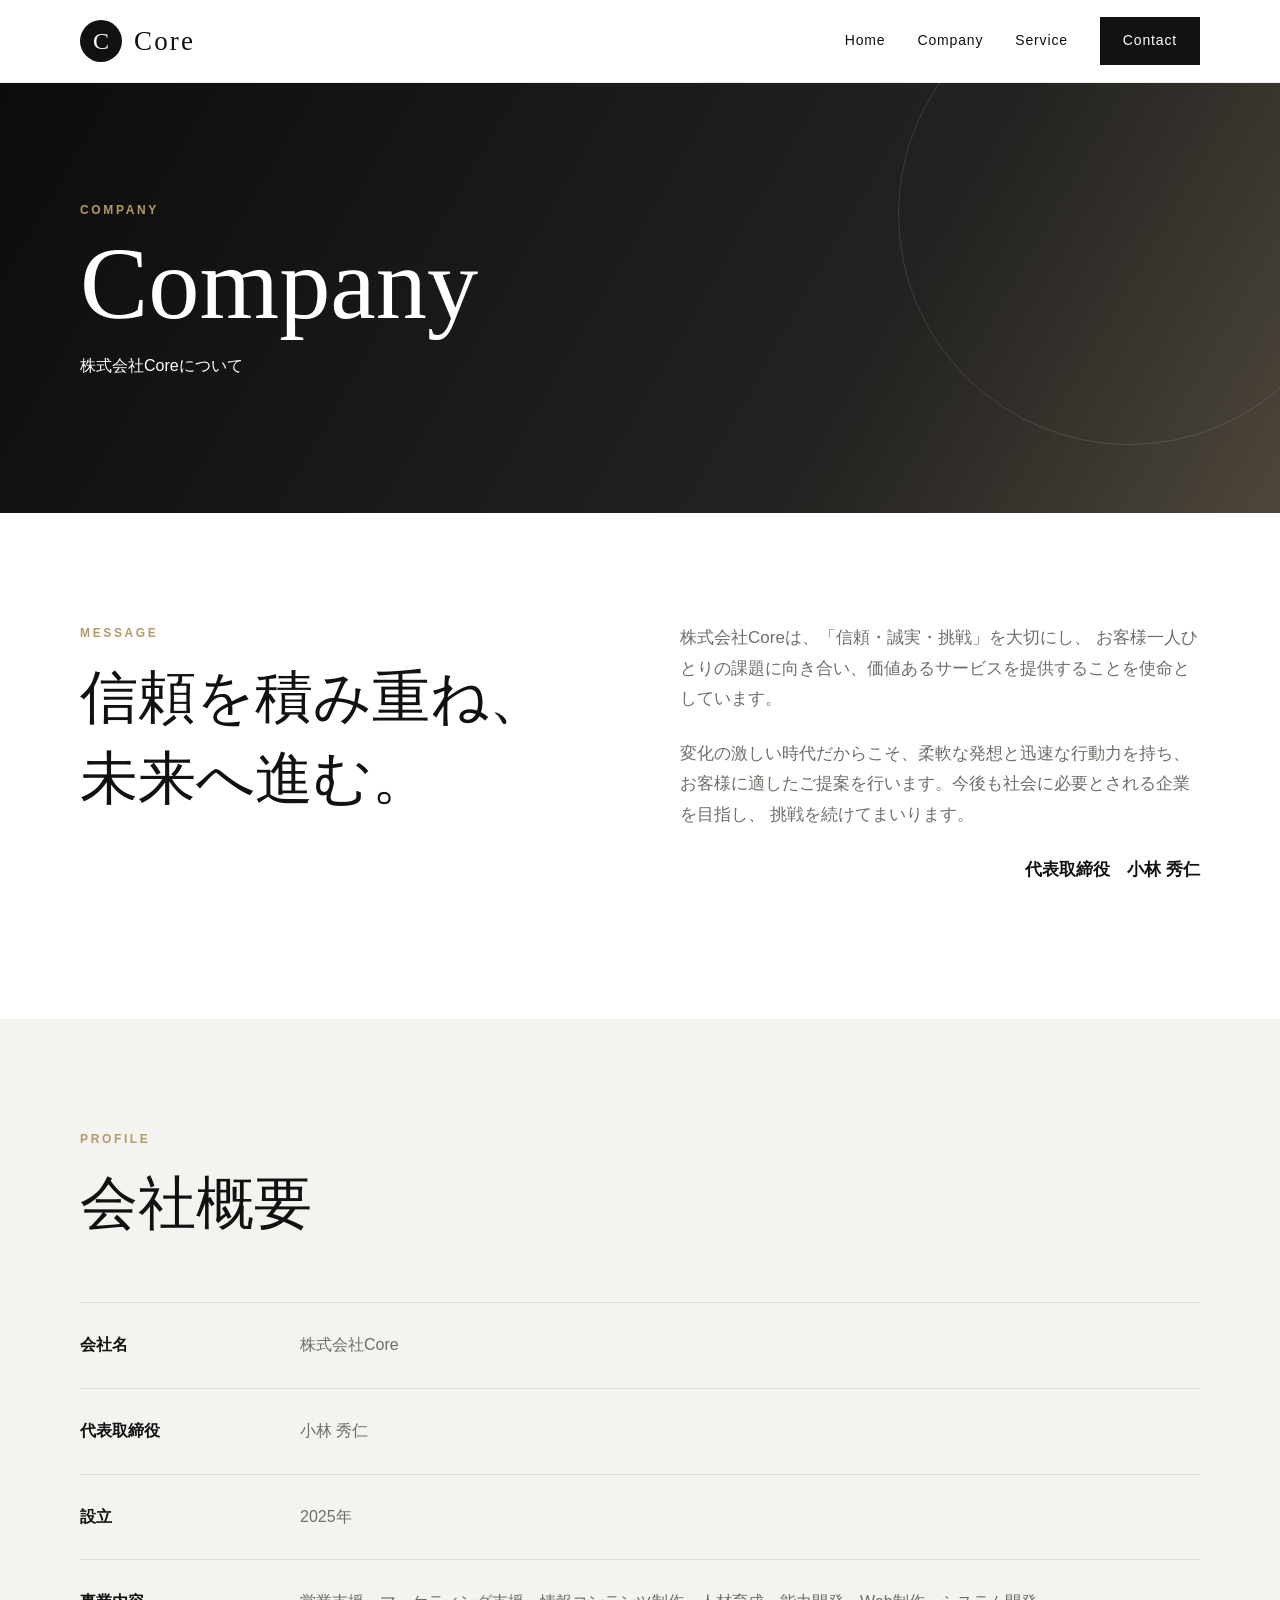
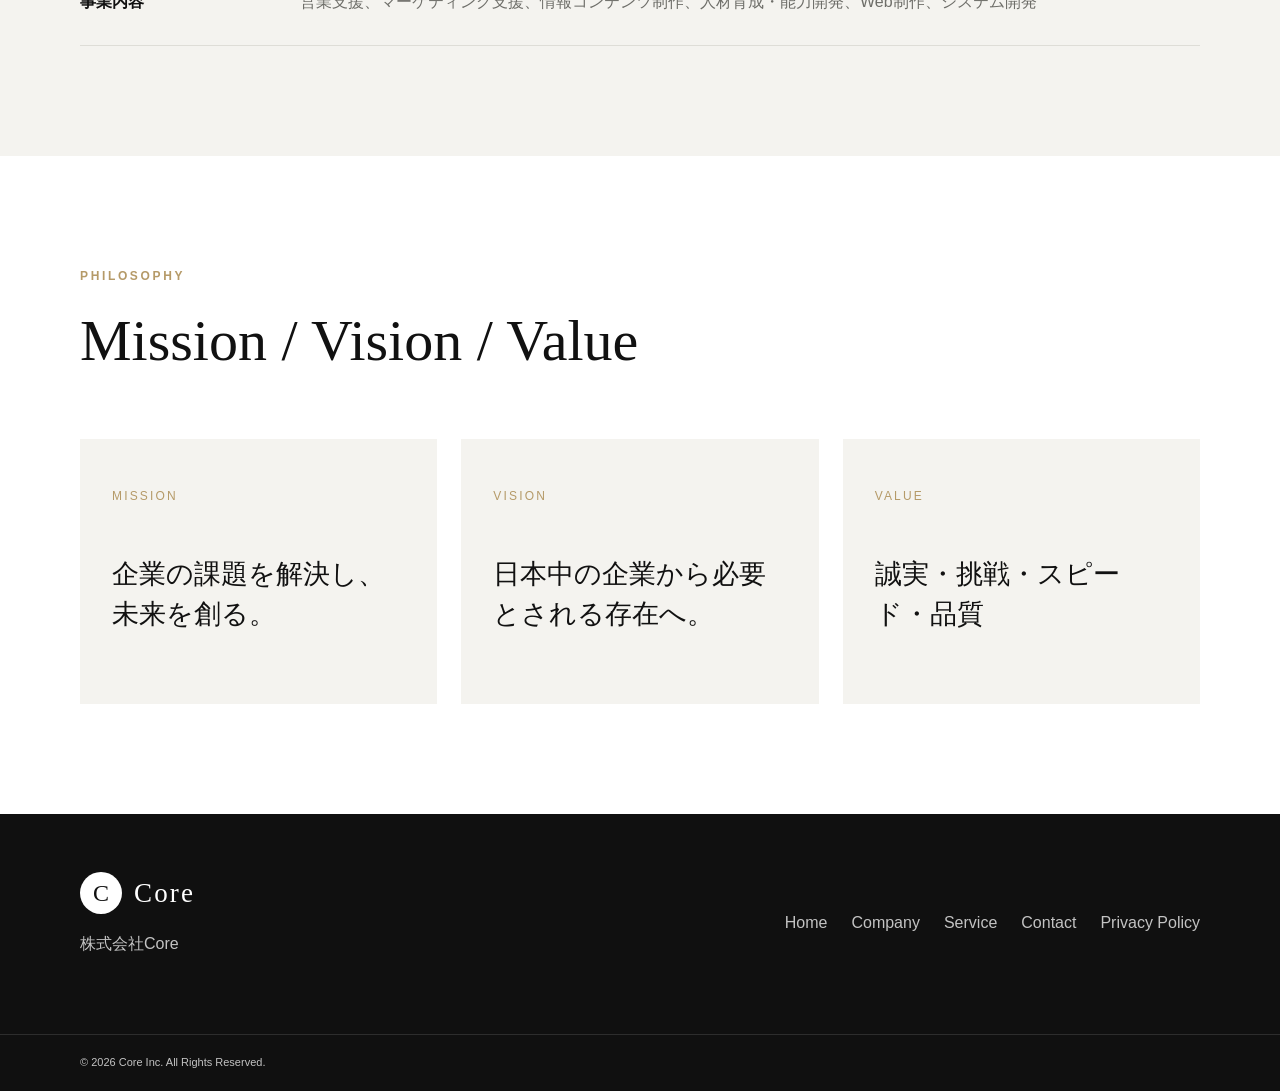
==== company.html @ fd45facf "Complete website" ====
<!DOCTYPE html>
<html lang="ja">
<head>

  <meta charset="UTF-8">
  <meta name="viewport" content="width=device-width, initial-scale=1.0">

  <title>会社情報｜株式会社Core</title>
  <meta name="description" content="株式会社Coreの理念、会社概要、代表メッセージをご紹介します。">
  <link rel="stylesheet" href="./css/style.css">
</head>
<body>

  <header class="site-header">
    <div class="container header-inner">
      <a href="./index.html" class="logo" aria-label="株式会社Core トップページ">
        <span class="logo-mark">C</span>
        <span class="logo-text">Core</span>
      </a>

      <button class="menu-toggle" type="button" aria-label="メニューを開く" aria-expanded="false">
        <span></span><span></span><span></span>
      </button>

      <nav class="global-nav">
        <a href="./index.html">Home</a>
        <a href="./company.html">Company</a>
        <a href="./service.html">Service</a>
        <a href="./contact.html" class="nav-contact">Contact</a>
      </nav>
    </div>
  </header>

  <main>
    <section class="sub-hero">
      <div class="container sub-hero-content reveal">
        <p class="section-label">COMPANY</p>
        <h1>Company</h1>
        <p>株式会社Coreについて</p>
      </div>
    </section>

    <section class="section">
      <div class="container split-grid">
        <div class="section-heading reveal">
          <p class="section-label">MESSAGE</p>
          <h2>信頼を積み重ね、<br>未来へ進む。</h2>
        </div>
        <div class="lead-copy reveal">
          <p>
            株式会社Coreは、「信頼・誠実・挑戦」を大切にし、
            お客様一人ひとりの課題に向き合い、価値あるサービスを提供することを使命としています。
          </p>
          <p>
            変化の激しい時代だからこそ、柔軟な発想と迅速な行動力を持ち、
            お客様に適したご提案を行います。今後も社会に必要とされる企業を目指し、
            挑戦を続けてまいります。
          </p>
          <p class="signature">代表取締役　小林 秀仁</p>
        </div>
      </div>
    </section>

    <section class="section section-alt">
      <div class="container">
        <div class="section-heading reveal">
          <p class="section-label">PROFILE</p>
          <h2>会社概要</h2>
        </div>
        <dl class="company-table reveal">
          <div><dt>会社名</dt><dd>株式会社Core</dd></div>
          <div><dt>代表取締役</dt><dd>小林 秀仁</dd></div>
          <div><dt>設立</dt><dd>2025年</dd></div>
          <div><dt>事業内容</dt><dd>営業支援、マーケティング支援、情報コンテンツ制作、人材育成・能力開発、Web制作、システム開発</dd></div>
        </dl>
      </div>
    </section>

    <section class="section">
      <div class="container">
        <div class="section-heading reveal">
          <p class="section-label">PHILOSOPHY</p>
          <h2>Mission / Vision / Value</h2>
        </div>
        <div class="philosophy-grid">
          <article class="philosophy-card reveal"><span>MISSION</span><h3>企業の課題を解決し、未来を創る。</h3></article>
          <article class="philosophy-card reveal"><span>VISION</span><h3>日本中の企業から必要とされる存在へ。</h3></article>
          <article class="philosophy-card reveal"><span>VALUE</span><h3>誠実・挑戦・スピード・品質</h3></article>
        </div>
      </div>
    </section>
  </main>

  <footer class="site-footer">
    <div class="container footer-inner">
      <div class="footer-company">
        <a href="./index.html" class="footer-logo">
          <span class="logo-mark">C</span>
          <span class="logo-text">Core</span>
        </a>
        <p>株式会社Core</p>
      </div>

      <div class="footer-links">
        <a href="./index.html">Home</a>
        <a href="./company.html">Company</a>
        <a href="./service.html">Service</a>
        <a href="./contact.html">Contact</a>
        <a href="./privacy.html">Privacy Policy</a>
      </div>
    </div>

    <div class="footer-bottom">
      <div class="container">
        <p>&copy; <span id="year"></span> Core Inc. All Rights Reserved.</p>
      </div>
    </div>
  </footer>

  <script src="./js/script.js"></script>

</body>
</html>
---- css/style.css ----
:root {
  --black:#111111;
  --dark:#1d1d1b;
  --white:#ffffff;
  --soft:#f4f3ef;
  --gray:#6e6e69;
  --gold:#b59a68;
  --line:#deddd7;
  --shadow:0 20px 60px rgba(0,0,0,.08);
}

*{box-sizing:border-box}
html{scroll-behavior:smooth}
body{margin:0;color:var(--black);background:var(--white);font-family:"Yu Gothic","Hiragino Kaku Gothic ProN",Meiryo,sans-serif;line-height:1.8}
a{color:inherit;text-decoration:none}
button,input,select,textarea{font:inherit}
.container{width:min(1120px,calc(100% - 48px));margin:0 auto}

.site-header{position:sticky;top:0;z-index:1000;background:rgba(255,255,255,.94);border-bottom:1px solid rgba(0,0,0,.07);backdrop-filter:blur(16px)}
.header-inner{min-height:82px;display:flex;align-items:center;justify-content:space-between}
.logo,.footer-logo{display:inline-flex;align-items:center;gap:12px}
.logo-mark{width:42px;height:42px;display:grid;place-items:center;border-radius:50%;background:var(--black);color:var(--white);font:24px Georgia,serif}
.logo-text{font:27px Georgia,serif;letter-spacing:.08em}
.global-nav{display:flex;align-items:center;gap:32px}
.global-nav a{font-size:14px;letter-spacing:.06em}
.nav-contact{padding:11px 23px;background:var(--black);color:var(--white)}
.menu-toggle{display:none;background:none;border:0;width:42px;height:42px;cursor:pointer}
.menu-toggle span{display:block;height:1px;background:var(--black);margin:7px 0}

.hero,.sub-hero{position:relative;overflow:hidden;color:var(--white);background:linear-gradient(120deg,#0c0c0c 0%,#242321 68%,#4d463b 100%)}
.hero{min-height:720px;display:flex;align-items:center}
.hero::after,.sub-hero::after{content:"";position:absolute;width:460px;height:460px;border:1px solid rgba(255,255,255,.12);border-radius:50%;right:-80px;top:-100px}
.hero-content,.sub-hero-content{position:relative;z-index:1}
.hero-content{padding:120px 0}
.hero h1{font:400 clamp(48px,7vw,92px)/1.18 Georgia,serif;margin:8px 0 28px}
.hero-copy{max-width:650px;color:rgba(255,255,255,.76);font-size:17px}
.hero-actions{display:flex;align-items:center;gap:28px;margin-top:38px}
.sub-hero{min-height:430px;display:flex;align-items:center}
.sub-hero-content{padding:80px 0}
.sub-hero h1{font:400 clamp(54px,8vw,104px)/1 Georgia,serif;margin:4px 0 12px}

.section{padding:110px 0}
.section-alt{background:var(--soft)}
.section-label{margin:0 0 12px;color:var(--gold);font-size:12px;font-weight:700;letter-spacing:.22em}
.section-heading{max-width:780px;margin-bottom:58px}
.section-heading h2,.cta-box h2,.value-panel h2{font:400 clamp(34px,5vw,58px)/1.4 Georgia,serif;margin:0}
.section-description{max-width:720px;color:var(--gray)}
.split-grid{display:grid;grid-template-columns:1fr 1fr;gap:80px;align-items:start}
.lead-copy{font-size:17px;color:var(--gray)}
.lead-copy p{margin-top:0;margin-bottom:24px}
.signature{text-align:right;color:var(--black);font-weight:700}
.text-link{display:inline-block;border-bottom:1px solid currentColor;padding-bottom:4px}

.button{min-width:220px;min-height:58px;display:inline-flex;align-items:center;justify-content:center;padding:14px 30px;background:var(--black);color:var(--white);border:1px solid var(--black);transition:.3s}
.button:hover{background:var(--white);color:var(--black)}
.button-light{background:var(--white);color:var(--black);border-color:var(--white)}
.button-light:hover{background:transparent;color:var(--white)}

.home-service-grid,.service-grid{display:grid;grid-template-columns:repeat(2,1fr);gap:24px}
.home-service-card,.service-card{position:relative;padding:38px 34px;background:var(--white);border:1px solid var(--line);transition:.3s}
.home-service-card:hover,.service-card:hover{transform:translateY(-8px);box-shadow:var(--shadow)}
.home-service-card span,.service-number{color:var(--gold);font:18px Georgia,serif}
.home-service-card h3,.service-card h3{font-size:24px;margin:24px 0 12px}
.home-service-card p,.service-card p{color:var(--gray);margin:0}
.service-grid{grid-template-columns:repeat(3,1fr)}
.service-card{min-height:360px}
.service-number{position:absolute;top:22px;right:24px;font-size:52px;color:#deddd8}
.service-icon{width:58px;height:58px;display:grid;place-items:center;border-radius:50%;background:var(--black);color:var(--white);font:22px Georgia,serif;margin-bottom:50px}
.section-action{text-align:center;margin-top:42px}

.value-panel,.cta-box{padding:80px 70px;background:linear-gradient(120deg,#121212,#302d28);color:var(--white)}
.value-grid{display:grid;grid-template-columns:repeat(3,1fr);gap:30px;margin-top:45px}
.value-grid strong{font-size:22px}
.value-grid p,.cta-box p{color:rgba(255,255,255,.72)}
.cta-box{text-align:center}

.company-table{margin:0}
.company-table div{display:grid;grid-template-columns:220px 1fr;border-top:1px solid var(--line);padding:28px 0}
.company-table div:last-child{border-bottom:1px solid var(--line)}
.company-table dt{font-weight:700}
.company-table dd{margin:0;color:var(--gray)}

.philosophy-grid{display:grid;grid-template-columns:repeat(3,1fr);gap:24px}
.philosophy-card{padding:42px 32px;background:var(--soft);min-height:240px}
.philosophy-card span{color:var(--gold);font-size:12px;letter-spacing:.18em}
.philosophy-card h3{font:400 27px/1.5 Georgia,serif;margin-top:44px}

.reason-grid{display:grid;grid-template-columns:repeat(4,1fr)}
.reason-card{padding:34px 28px;background:var(--white);border:1px solid var(--line)}
.reason-card span{color:var(--gold)}
.reason-card p{color:var(--gray)}
.process-list{border-top:1px solid var(--line)}
.process-item{display:grid;grid-template-columns:130px 1fr;gap:25px;padding:36px 8px;border-bottom:1px solid var(--line)}
.process-item>span{font:36px Georgia,serif;color:var(--gold)}
.process-item h3{margin:0 0 8px}
.process-item p{margin:0;color:var(--gray)}

.contact-layout{display:grid;grid-template-columns:.8fr 1.4fr;gap:70px}
.contact-information{display:grid;gap:20px}
.contact-info-card{padding:30px;background:var(--soft);border-left:3px solid var(--gold)}
.contact-info-card span{font-size:12px;letter-spacing:.12em;color:var(--gold)}
.contact-info-card h3{margin:10px 0}
.contact-info-card p{color:var(--gray)}
.contact-form-wrap{padding:48px;border:1px solid var(--line);box-shadow:var(--shadow)}
.contact-form{display:grid;gap:25px}
.form-group label{display:block;margin-bottom:8px;font-weight:700;font-size:14px}
.form-group input,.form-group select,.form-group textarea{width:100%;padding:15px 16px;border:1px solid #d7d7d2;background:#fafafa;outline:none}
.form-group input:focus,.form-group select:focus,.form-group textarea:focus{border-color:var(--black);background:var(--white)}
.required{font-size:10px;background:var(--black);color:var(--white);padding:2px 7px;margin-left:6px}
.form-check{display:flex;gap:10px;align-items:flex-start;font-size:13px}
.form-check a{border-bottom:1px solid currentColor}
.form-submit{width:100%}
.form-note{text-align:center;color:var(--gray);font-size:12px}

.privacy-content{max-width:900px}
.privacy-intro{padding:30px;background:var(--soft)}
.privacy-content article{padding:32px 0;border-bottom:1px solid var(--line)}
.privacy-content article h2{font-size:22px}
.privacy-content article p{color:var(--gray)}
.privacy-date{text-align:right;margin-top:45px}

.site-footer{background:#101010;color:rgba(255,255,255,.75)}
.footer-inner{min-height:220px;display:flex;align-items:center;justify-content:space-between;gap:40px}
.footer-logo{color:var(--white)}
.footer-logo .logo-mark{background:var(--white);color:var(--black)}
.footer-links{display:flex;flex-wrap:wrap;gap:14px 24px}
.footer-bottom{border-top:1px solid rgba(255,255,255,.12);padding:18px 0}
.footer-bottom p{margin:0;font-size:11px}

.reveal{opacity:0;transform:translateY(28px);transition:opacity .8s ease,transform .8s ease}
.reveal.is-visible{opacity:1;transform:none}

@media(max-width:900px){
  .service-grid,.philosophy-grid{grid-template-columns:repeat(2,1fr)}
  .reason-grid{grid-template-columns:repeat(2,1fr)}
  .split-grid,.contact-layout{grid-template-columns:1fr;gap:45px}
  .footer-inner{padding:60px 0;align-items:flex-start;flex-direction:column}
}

@media(max-width:700px){
  .container{width:min(100% - 32px,1120px)}
  .header-inner{min-height:68px}
  .menu-toggle{display:block;position:relative;z-index:1002}
  .global-nav{position:fixed;inset:0;z-index:1001;display:flex;flex-direction:column;justify-content:center;visibility:hidden;opacity:0;background:rgba(255,255,255,.98);transition:.3s}
  .global-nav.is-open{visibility:visible;opacity:1}
  .global-nav a{font-size:18px}
  .nav-contact{min-width:190px;text-align:center}
  .menu-toggle.is-open span:nth-child(1){transform:translateY(8px) rotate(45deg)}
  .menu-toggle.is-open span:nth-child(2){opacity:0}
  .menu-toggle.is-open span:nth-child(3){transform:translateY(-8px) rotate(-45deg)}
  .hero{min-height:620px}
  .section{padding:76px 0}
  .home-service-grid,.service-grid,.philosophy-grid,.reason-grid,.value-grid{grid-template-columns:1fr}
  .company-table div{grid-template-columns:1fr;gap:8px}
  .process-item{grid-template-columns:70px 1fr}
  .value-panel,.cta-box{padding:58px 24px}
  .contact-form-wrap{padding:28px 20px}
  .footer-links{flex-direction:column}
}
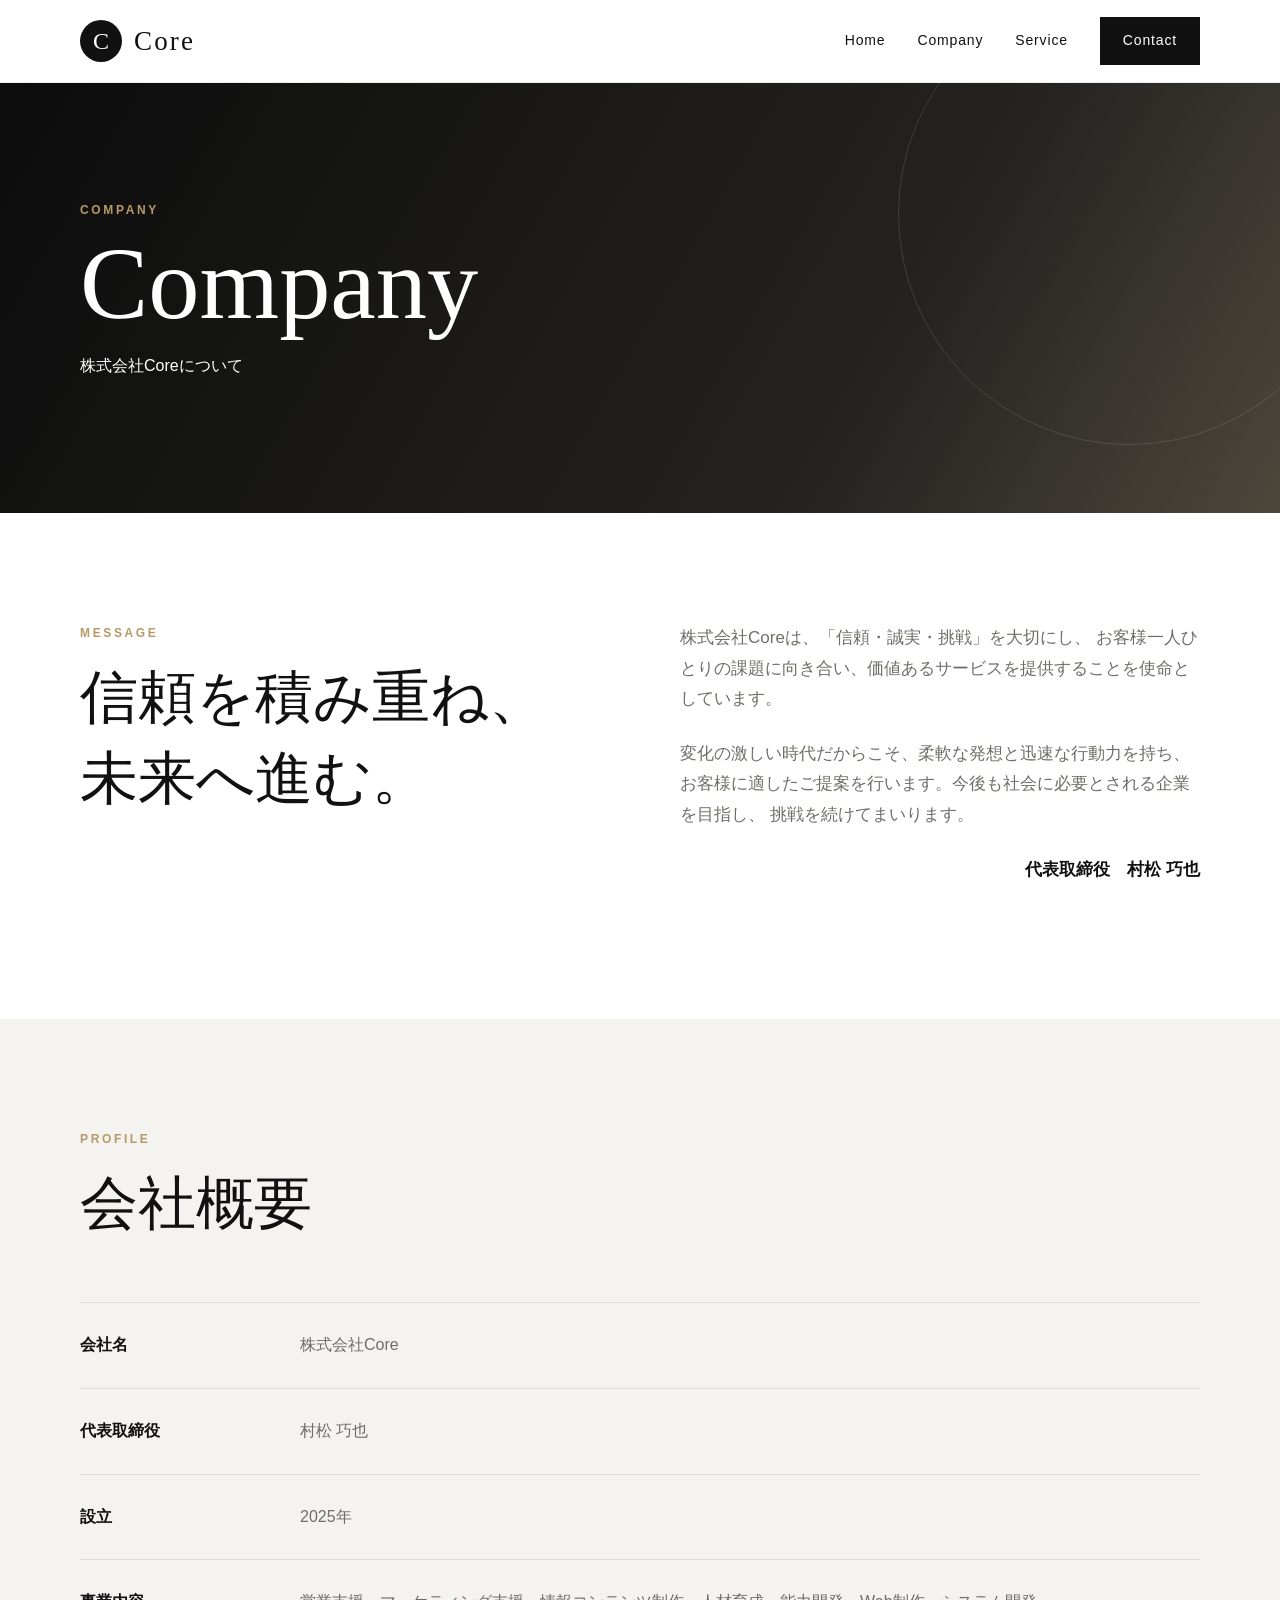
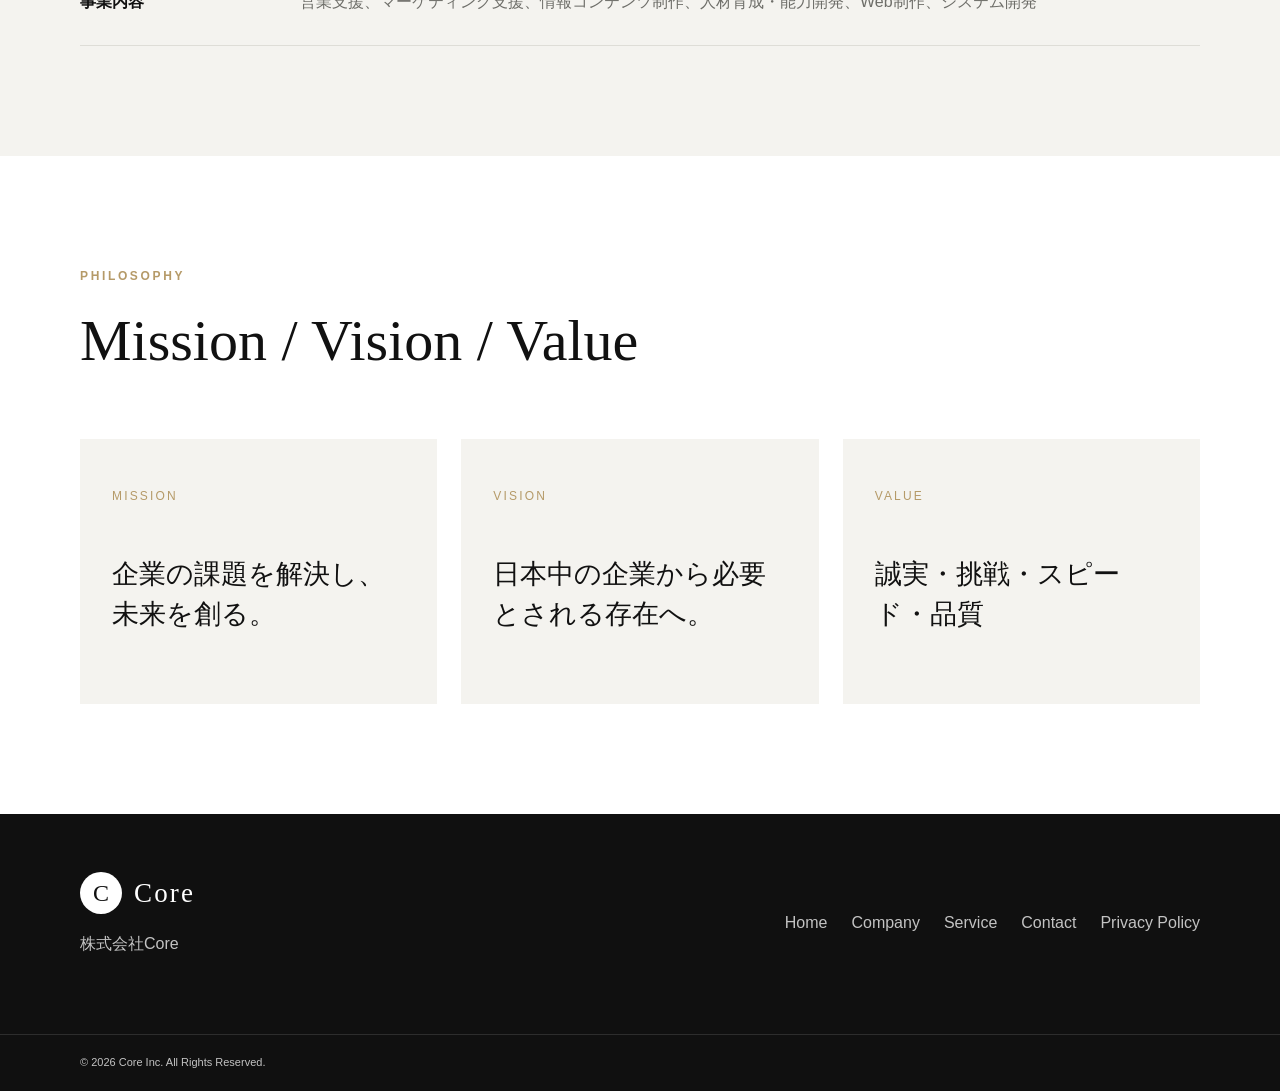
==== commit fcb23f99: "Update company.html 代表者名を村松巧也へ変更" ====
--- a/company.html
+++ b/company.html
@@ -56,7 +56,7 @@
             お客様に適したご提案を行います。今後も社会に必要とされる企業を目指し、
             挑戦を続けてまいります。
           </p>
-          <p class="signature">代表取締役　小林 秀仁</p>
+          <p class="signature">代表取締役　村松 巧也</p>
         </div>
       </div>
     </section>
@@ -69,7 +69,7 @@
         </div>
         <dl class="company-table reveal">
           <div><dt>会社名</dt><dd>株式会社Core</dd></div>
-          <div><dt>代表取締役</dt><dd>小林 秀仁</dd></div>
+          <div><dt>代表取締役</dt><dd>村松 巧也</dd></div>
           <div><dt>設立</dt><dd>2025年</dd></div>
           <div><dt>事業内容</dt><dd>営業支援、マーケティング支援、情報コンテンツ制作、人材育成・能力開発、Web制作、システム開発</dd></div>
         </dl>
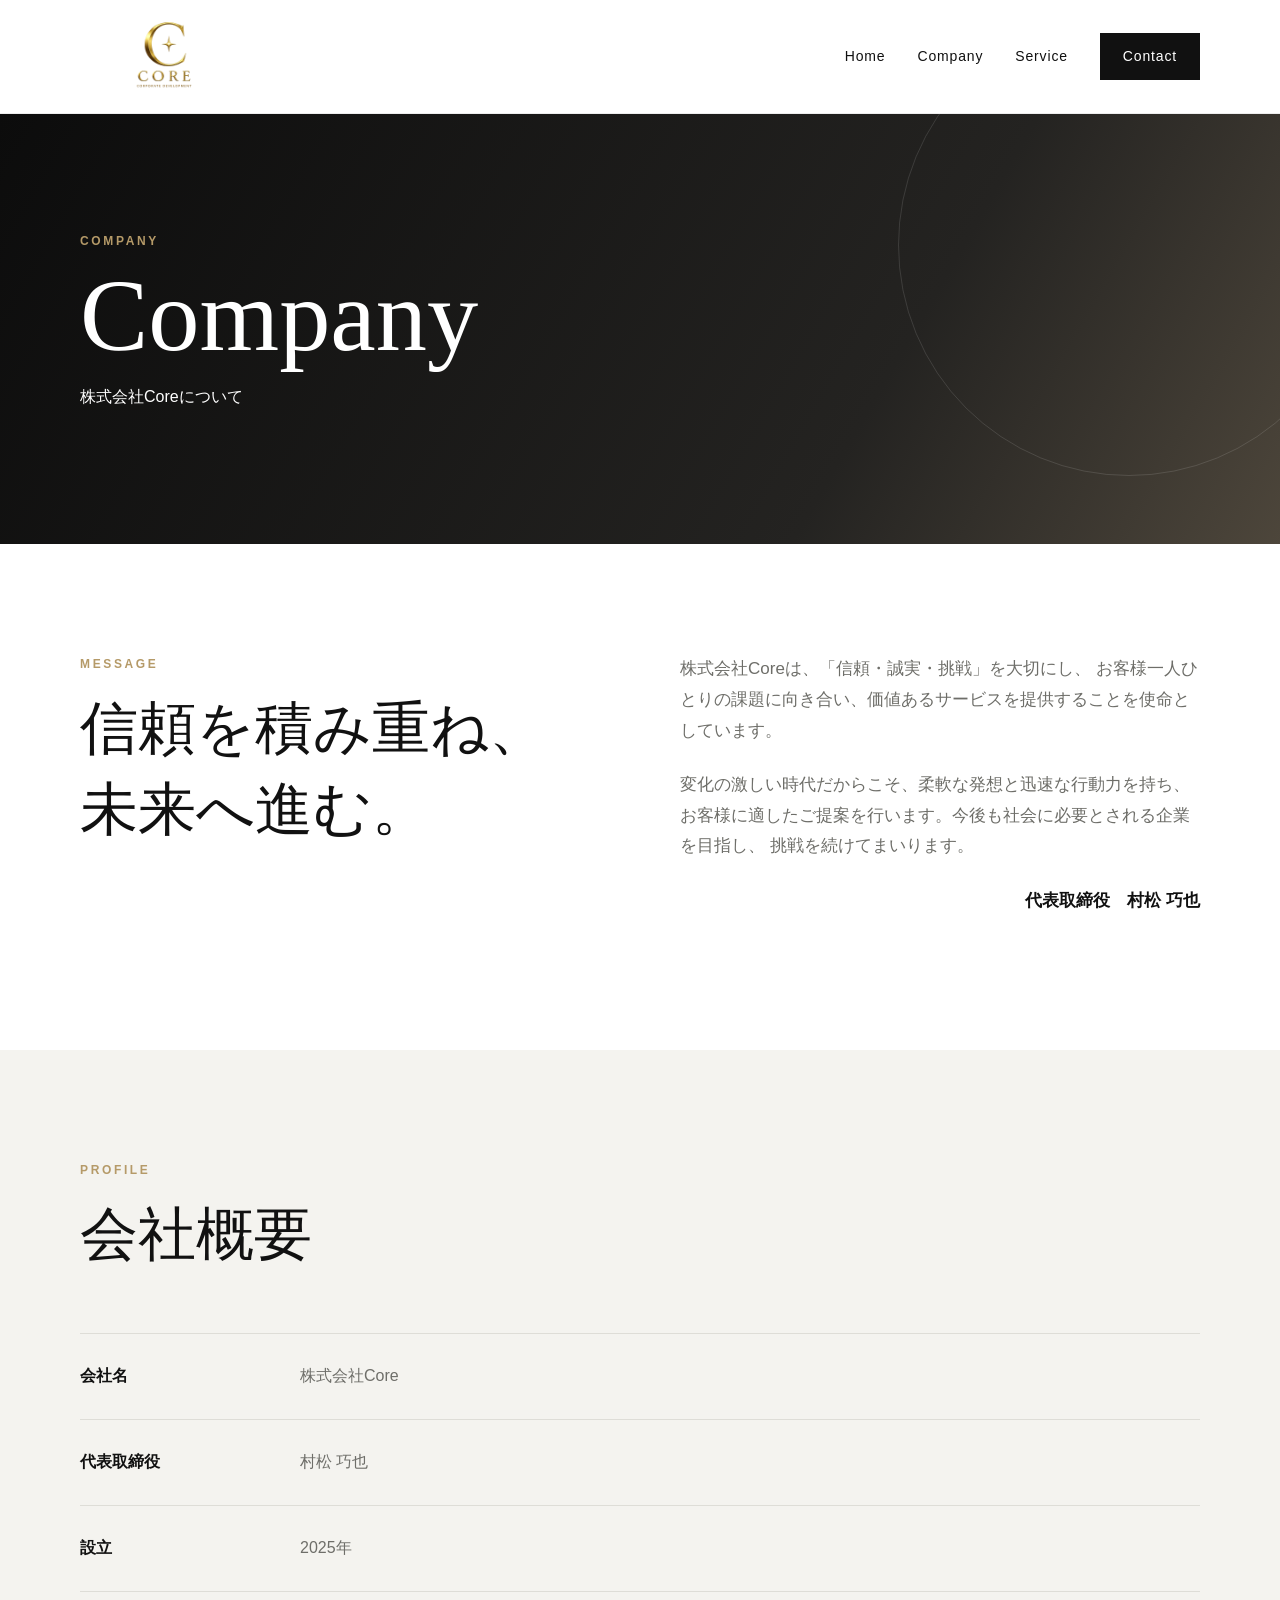
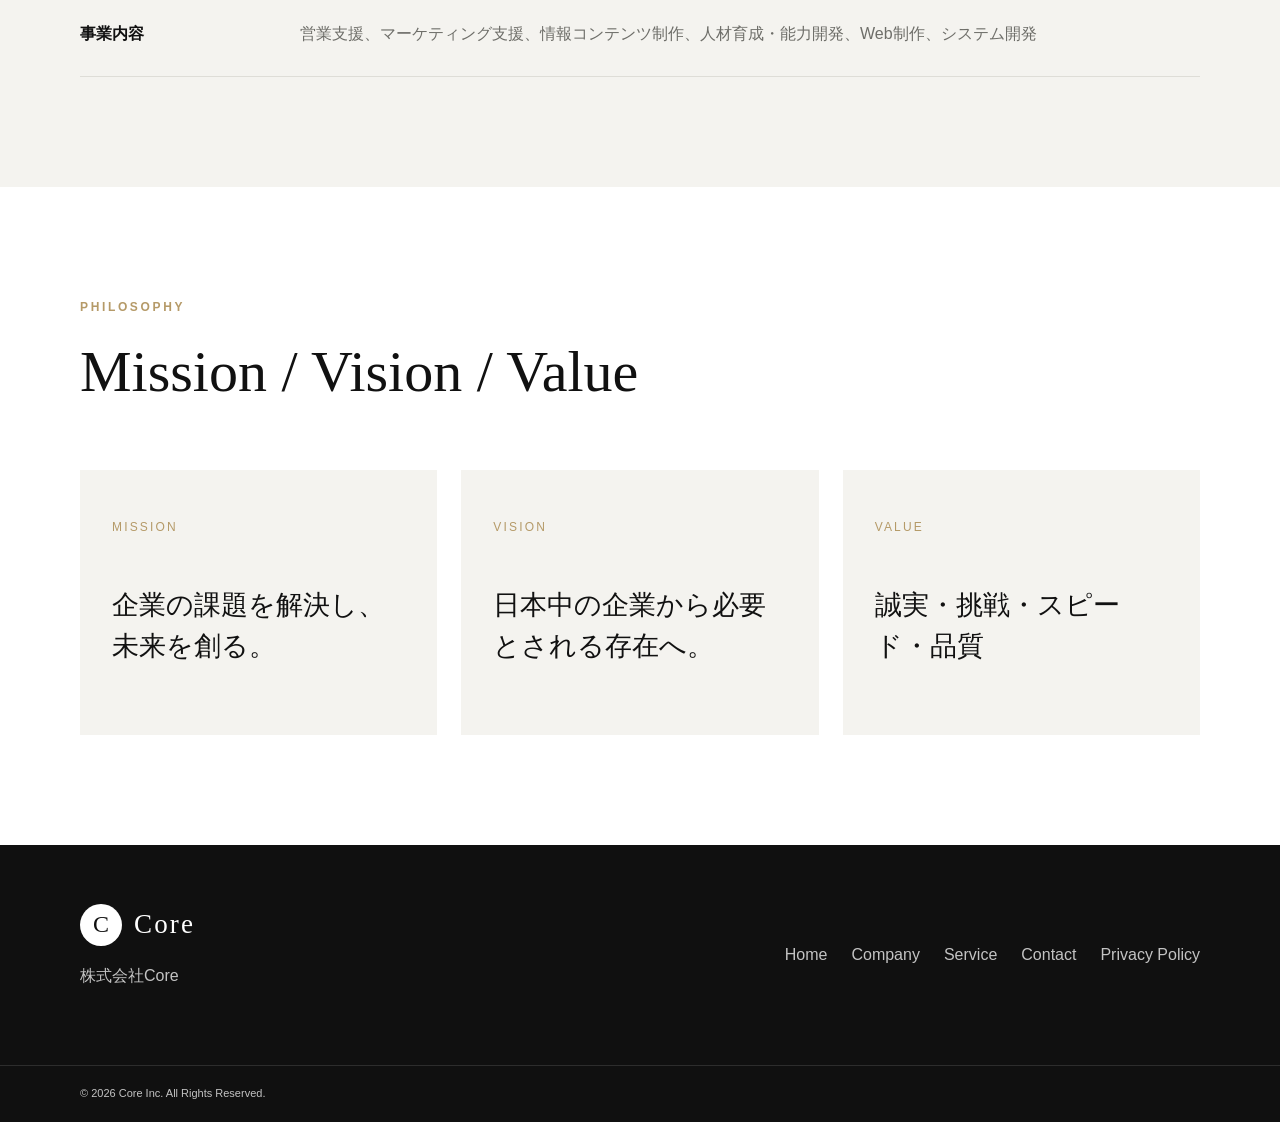
==== commit c76c0a3e: "ロゴ変更" ====
--- a/company.html
+++ b/company.html
@@ -13,10 +13,9 @@
 
   <header class="site-header">
     <div class="container header-inner">
-      <a href="./index.html" class="logo" aria-label="株式会社Core トップページ">
-        <span class="logo-mark">C</span>
-        <span class="logo-text">Core</span>
-      </a>
+  <a href="index.html" class="logo">
+  <img src="images/logo-core.png" alt="株式会社Core">
+</a>
 
       <button class="menu-toggle" type="button" aria-label="メニューを開く" aria-expanded="false">
         <span></span><span></span><span></span>
--- a/css/style.css
+++ b/css/style.css
@@ -157,3 +157,22 @@
   .contact-form-wrap{padding:28px 20px}
   .footer-links{flex-direction:column}
 }
+.logo {
+  display: flex;
+  align-items: center;
+  text-decoration: none;
+}
+
+.logo img {
+  display: block;
+  width: 170px;
+  height: auto;
+  object-fit: contain;
+}
+
+@media (max-width: 768px) {
+ .logo img {
+    width: 240px;
+    height: auto;
+}
+}
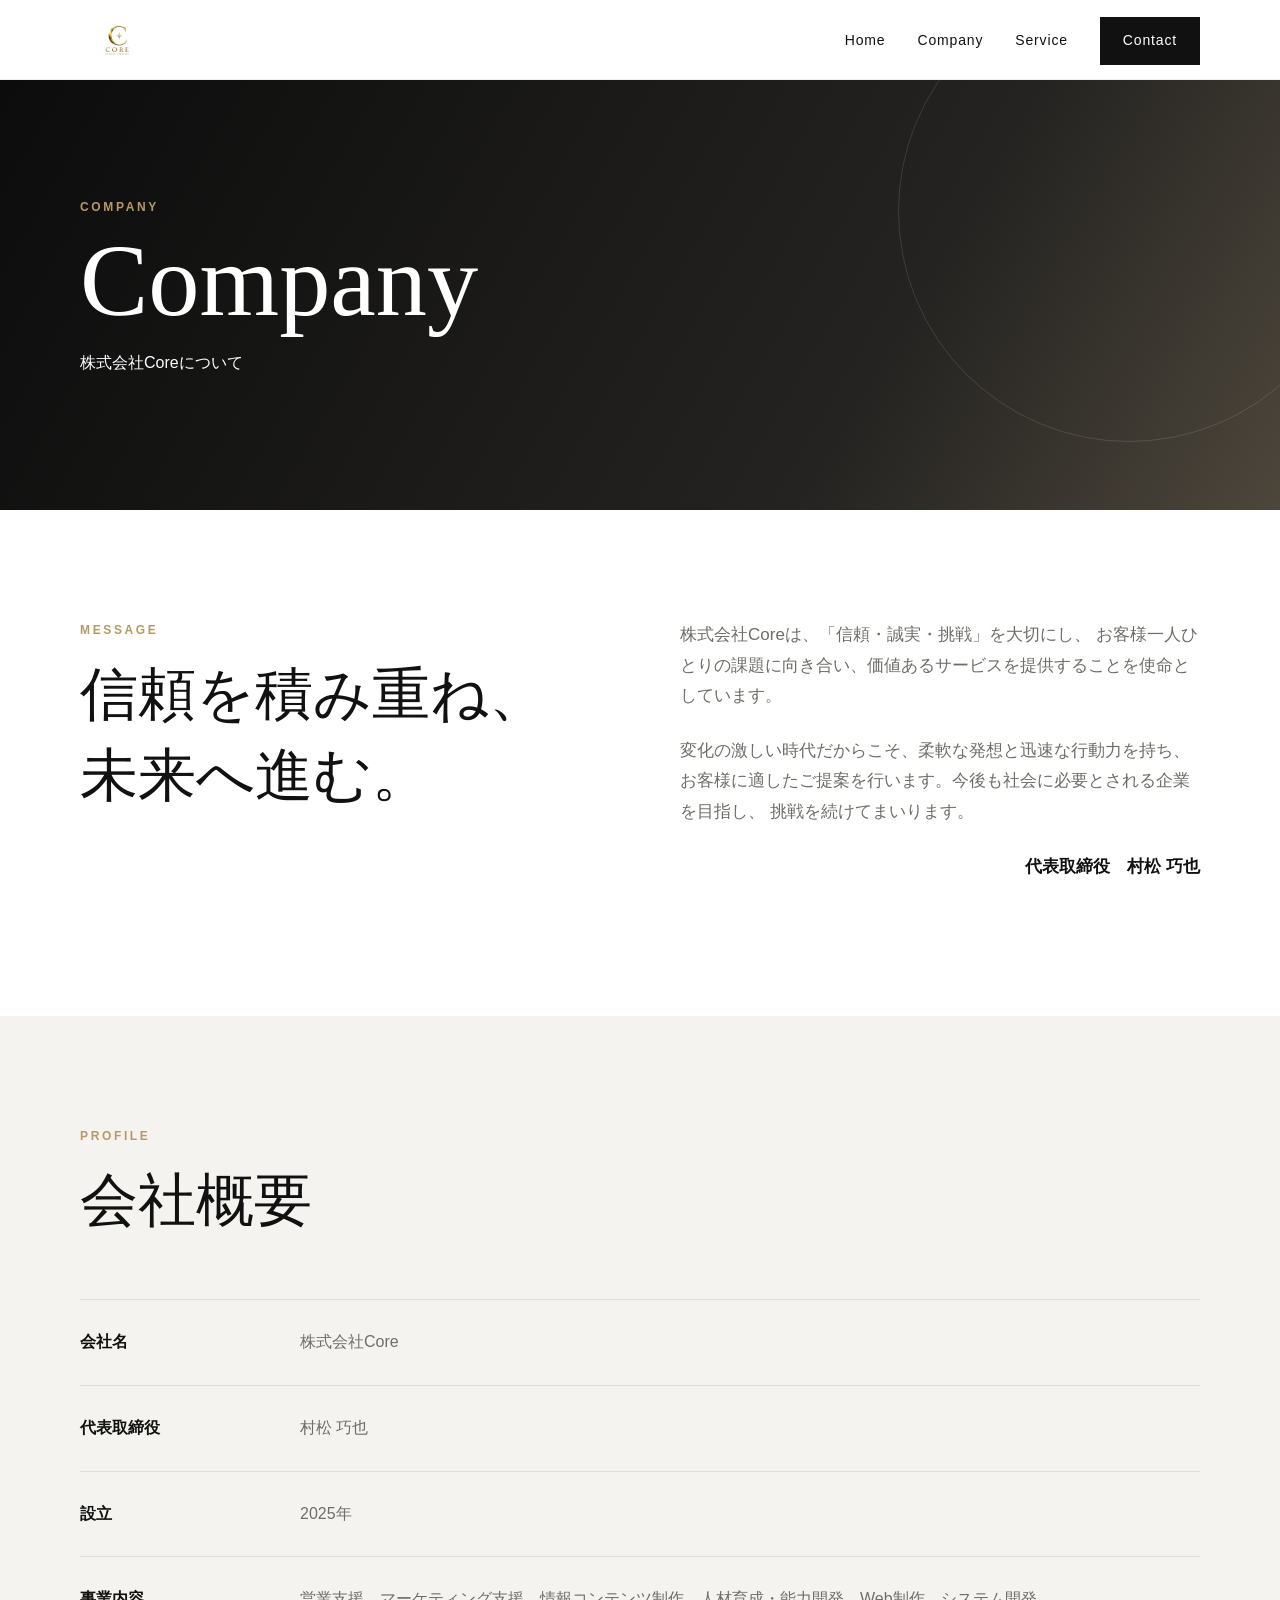
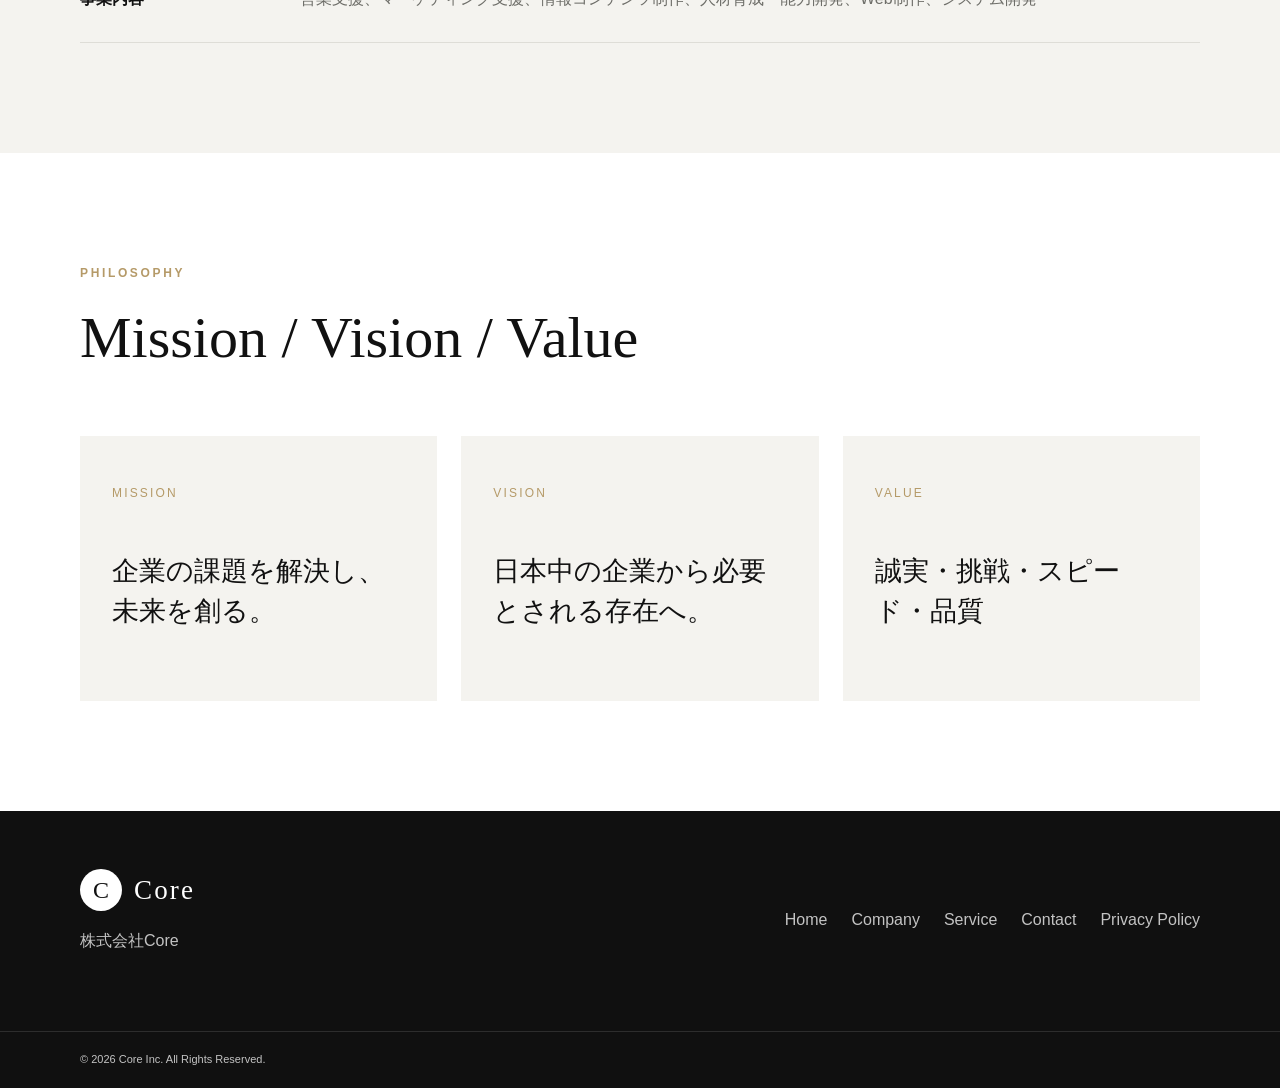
==== commit 0ddd77f4: "logo" ====
--- a/company.html
+++ b/company.html
@@ -14,7 +14,7 @@
   <header class="site-header">
     <div class="container header-inner">
   <a href="index.html" class="logo">
-  <img src="images/logo-core.png" alt="株式会社Core">
+ <img src="images/logo-core-v2.png" alt="株式会社Core">
 </a>
 
       <button class="menu-toggle" type="button" aria-label="メニューを開く" aria-expanded="false">
--- a/css/style.css
+++ b/css/style.css
@@ -175,4 +175,28 @@
     width: 240px;
     height: auto;
 }
+}
+/* ロゴサイズ修正 */
+.site-header {
+  height: 80px;
+}
+
+.header-inner {
+  height: 80px;
+}
+
+.logo {
+  display: flex;
+  align-items: center;
+  width: 90px;
+  height: 80px;
+  overflow: hidden;
+}
+
+.logo img {
+  width: 75px !important;
+  height: 70px !important;
+  max-width: 75px !important;
+  object-fit: contain;
+  display: block;
 }
